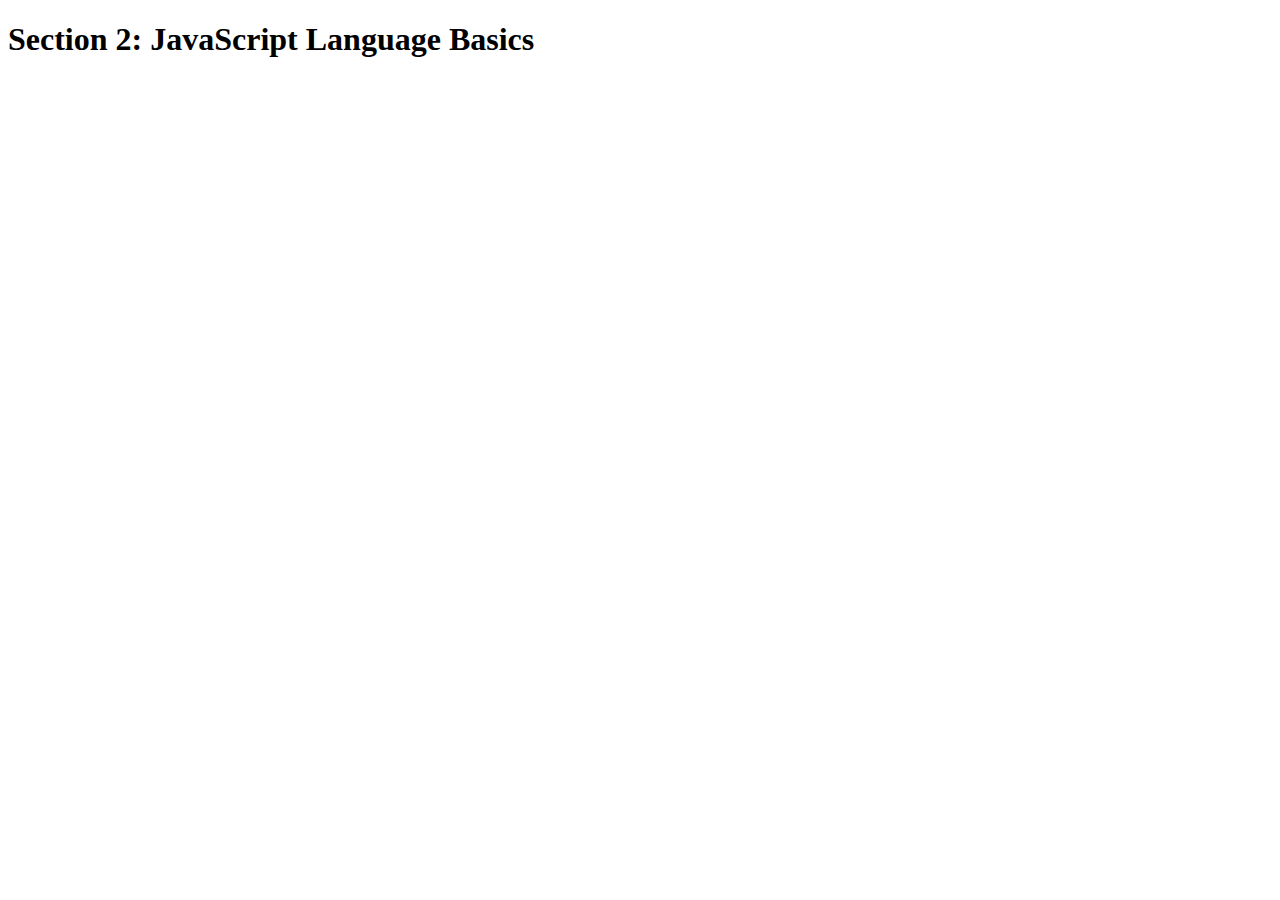
==== index.html @ 1ebd8107 "add first lecture" ====
<!DOCTYPE html>
<html lang="en">
    <head>
        <meta charset="UTF-8">
        <title>Section 2: JavaScript Language Basics</title>
    </head>

    <body>
        <h1>Section 2: JavaScript Language Basics</h1>
    </body>
    <script src="script.js"></script>
</html>
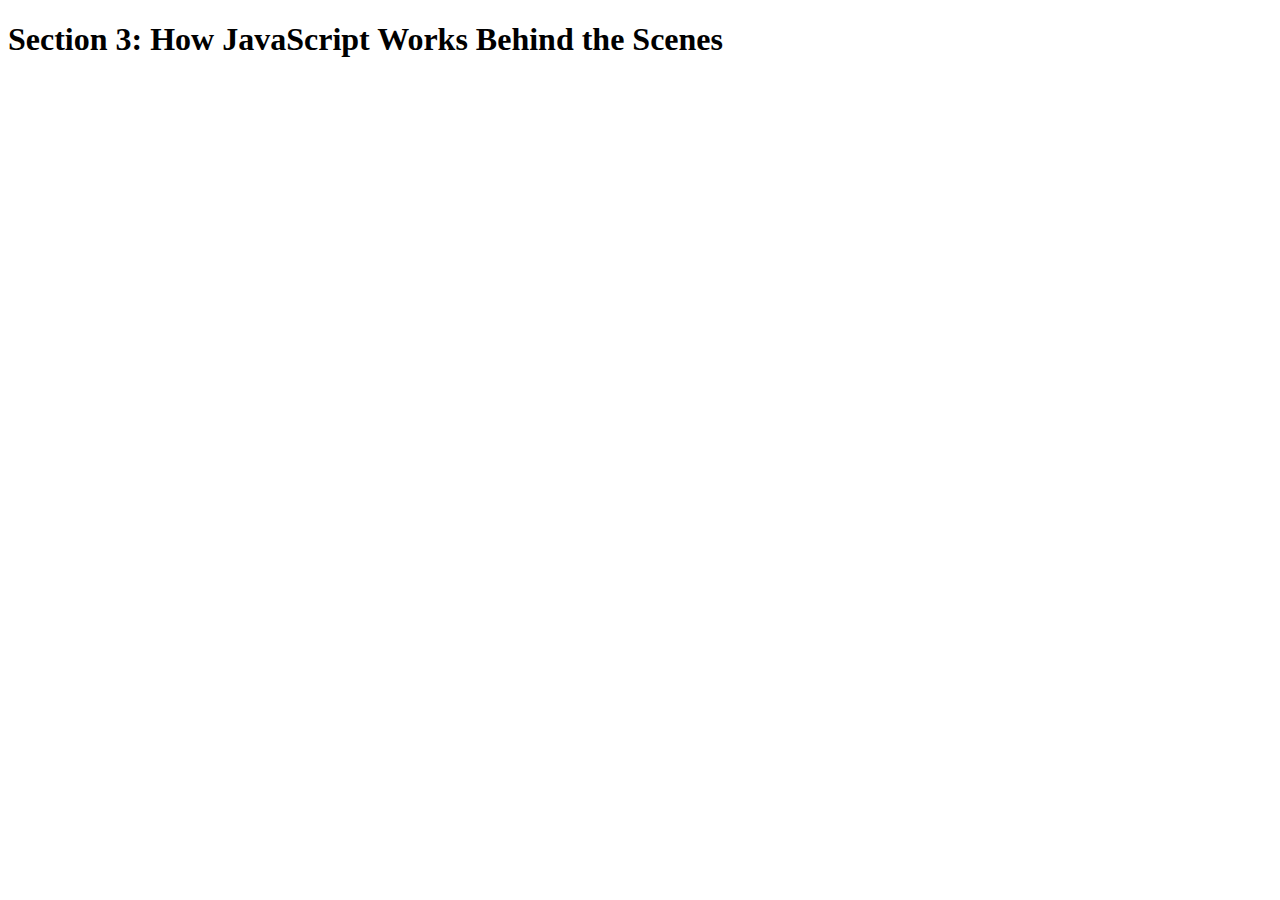
==== commit 385b1197: "Section 3 - JS beding the scenes" ====
--- a/index.html
+++ b/index.html
@@ -2,11 +2,11 @@
 <html lang="en">
     <head>
         <meta charset="UTF-8">
-        <title>Section 2: JavaScript Language Basics</title>
+        <title>Section 3: How JavaScript Works Behind the Scenes</title>
     </head>
 
     <body>
-        <h1>Section 2: JavaScript Language Basics</h1>
+        <h1>Section 3: How JavaScript Works Behind the Scenes</h1>
+        <script src="script.js"></script>
     </body>
-    <script src="script.js"></script>
 </html>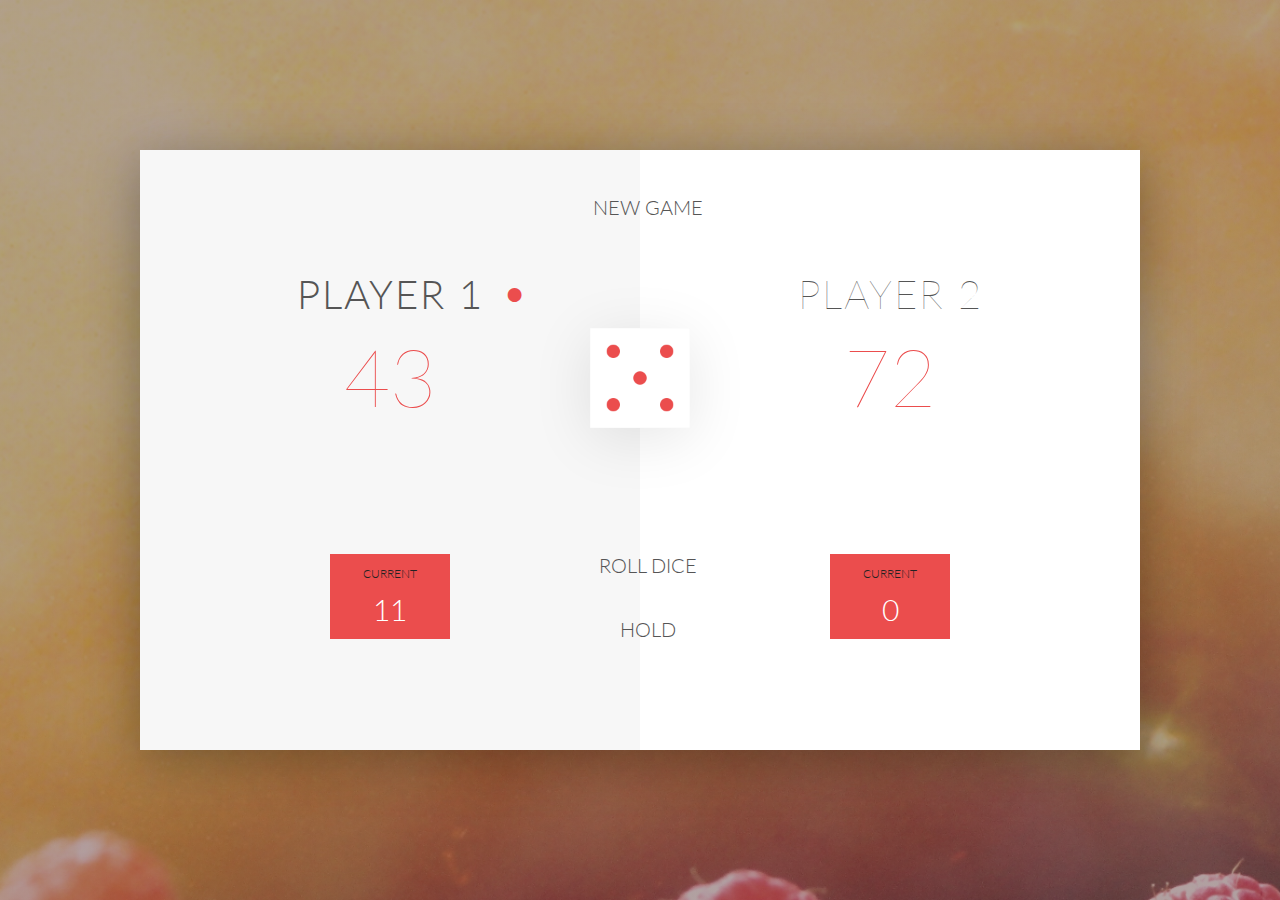
==== commit 21dfc935: "dice game" ====
--- a/index.html
+++ b/index.html
@@ -2,11 +2,40 @@
 <html lang="en">
     <head>
         <meta charset="UTF-8">
-        <title>Section 3: How JavaScript Works Behind the Scenes</title>
+        <link href="https://fonts.googleapis.com/css?family=Lato:100,300,600" rel="stylesheet" type="text/css">
+        <link href="http://code.ionicframework.com/ionicons/2.0.1/css/ionicons.min.css" rel="stylesheet" type="text/css">
+        <link type="text/css" rel="stylesheet" href="style.css">
+        
+        <title>Pig Game</title>
     </head>
 
     <body>
-        <h1>Section 3: How JavaScript Works Behind the Scenes</h1>
-        <script src="script.js"></script>
+        <div class="wrapper clearfix">
+            <div class="player-0-panel active">
+                <div class="player-name" id="name-0">Player 1</div>
+                <div class="player-score" id="score-0">43</div>
+                <div class="player-current-box">
+                    <div class="player-current-label">Current</div>
+                    <div class="player-current-score" id="current-0">11</div>
+                </div>
+            </div>
+            
+            <div class="player-1-panel">
+                <div class="player-name" id="name-1">Player 2</div>
+                <div class="player-score" id="score-1">72</div>
+                <div class="player-current-box">
+                    <div class="player-current-label">Current</div>
+                    <div class="player-current-score" id="current-1">0</div>
+                </div>
+            </div>
+            
+            <button class="btn-new"><i class="ion-ios-plus-outline"></i>New game</button>
+            <button class="btn-roll"><i class="ion-ios-loop"></i>Roll dice</button>
+            <button class="btn-hold"><i class="ion-ios-download-outline"></i>Hold</button>
+            
+            <img src="dice-5.png" alt="Dice" class="dice">
+        </div>
+        
+        <script src="app.js"></script>
     </body>
 </html>--- a/style.css
+++ b/style.css
@@ -0,0 +1,154 @@
+/**********************************************
+*** GENERAL
+**********************************************/
+
+* {
+    margin: 0;
+    padding: 0;
+    box-sizing: border-box;
+    
+}
+
+.clearfix::after {
+    content: "";
+    display: table;
+    clear: both;
+}
+
+body {
+    background-image: linear-gradient(rgba(62, 20, 20, 0.4), rgba(62, 20, 20, 0.4)), url(back.jpg);
+    background-size: cover;
+    background-position: center;
+    font-family: Lato;
+    font-weight: 300;
+    position: relative;
+    height: 100vh;
+    color: #555;
+}
+
+.wrapper {
+    width: 1000px;
+    position: absolute;
+    top: 50%;
+    left: 50%;
+    transform: translate(-50%, -50%);
+    background-color: #fff;
+    box-shadow: 0px 10px 50px rgba(0, 0, 0, 0.3);
+    overflow: hidden;
+}
+
+.player-0-panel,
+.player-1-panel {
+    width: 50%;
+    float: left;
+    height: 600px;
+    padding: 100px;
+}
+
+
+
+/**********************************************
+*** PLAYERS
+**********************************************/
+
+.player-name {
+    font-size: 40px;
+    text-align: center;
+    text-transform: uppercase;
+    letter-spacing: 2px;
+    font-weight: 100;
+    margin-top: 20px;
+    margin-bottom: 10px;
+    position: relative;
+}
+
+.player-score {
+    text-align: center;
+    font-size: 80px;
+    font-weight: 100;
+    color: #EB4D4D;
+    margin-bottom: 130px;
+}
+
+.active { background-color: #f7f7f7; }
+.active .player-name { font-weight: 300; }
+
+.active .player-name::after {
+    content: "\2022";
+    font-size: 47px;
+    position: absolute;
+    color: #EB4D4D;
+    top: -7px;
+    right: 10px;
+    
+}
+
+.player-current-box {
+    background-color: #EB4D4D;
+    color: #fff;
+    width: 40%;
+    margin: 0 auto;
+    padding: 12px;
+    text-align: center;
+}
+
+.player-current-label {
+    text-transform: uppercase;
+    margin-bottom: 10px;
+    font-size: 12px;
+    color: #222;
+}
+
+.player-current-score {
+    font-size: 30px;
+}
+
+button {
+    position: absolute;
+    width: 200px;
+    left: 50%;
+    transform: translateX(-50%);
+    color: #555;
+    background: none;
+    border: none;
+    font-family: Lato;
+    font-size: 20px;
+    text-transform: uppercase;
+    cursor: pointer;
+    font-weight: 300;
+    transition: background-color 0.3s, color 0.3s;
+}
+
+button:hover { font-weight: 600; }
+button:hover i { margin-right: 20px; }
+
+button:focus {
+    outline: none;
+}
+
+i {
+    color: #EB4D4D;
+    display: inline-block;
+    margin-right: 15px;
+    font-size: 32px;
+    line-height: 1;
+    vertical-align: text-top;
+    margin-top: -4px;
+    transition: margin 0.3s;
+}
+
+.btn-new { top: 45px;}
+.btn-roll { top: 403px;}
+.btn-hold { top: 467px;}
+
+.dice {
+    position: absolute;
+    left: 50%;
+    top: 178px;
+    transform: translateX(-50%);
+    height: 100px;
+    box-shadow: 0px 10px 60px rgba(0, 0, 0, 0.10);
+}
+
+.winner { background-color: #f7f7f7; }
+.winner .player-name { font-weight: 300; color: #EB4D4D; }